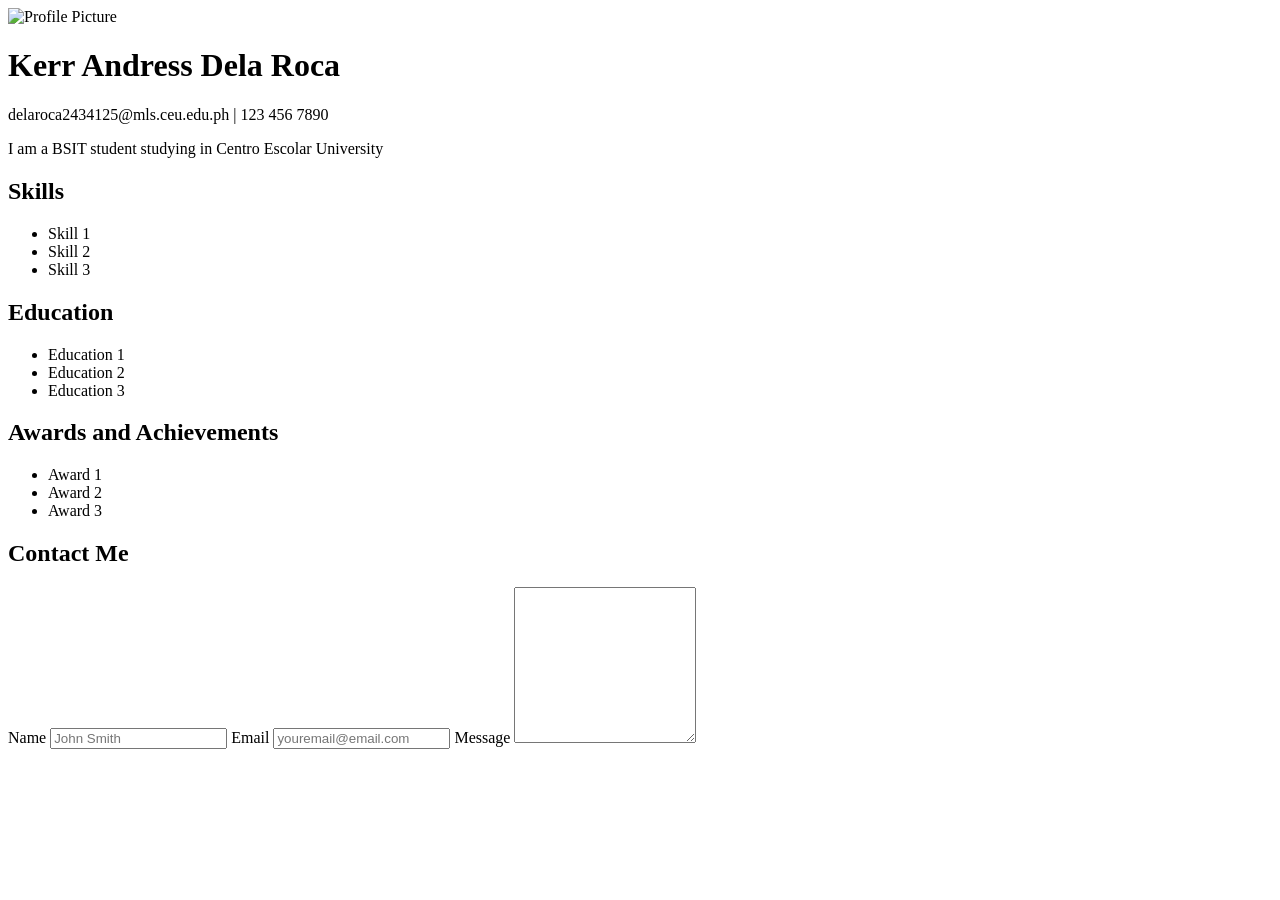
==== index.html @ 6343c598 "changed" ====
<!DOCTYPE html>
<html lang="en">
  <meta charset"UTF-8">
  <head>
    <title>PRIN135-Prelim Exam</title>
  </head>

  <body>
    <img src="" alt="Profile Picture" />
    <h1>Kerr Andress Dela Roca</h1>
    <p>delaroca2434125@mls.ceu.edu.ph | 123 456 7890</p>
    <p>I am a BSIT student studying in Centro Escolar University</p>

    <h2>Skills</h2>
    <ul>
      <li>Skill 1</li>
      <li>Skill 2</li>
      <li>Skill 3</li>
    </ul>

    <h2>Education</h2>
    <ul>
      <li>Education 1</li>
      <li>Education 2</li>
      <li>Education 3</li>
    </ul>

    <h2>Awards and Achievements</h2>
    <ul>
      <li>Award 1</li>
      <li>Award 2</li>
      <li>Award 3</li>
    </ul>

    <h2>Contact Me</h2>
    <label for="name">Name</label>
    <input type="text" id="name" placeholder="John Smith" required>
    <label for="mail">Email</label>
    <input type="email" id="mail" placeholder="youremail@email.com" required>
    <label for="message">Message</label>
    <textarea rows="10" cols="20" name="message" id="message"></textarea>
  </body>
</html>
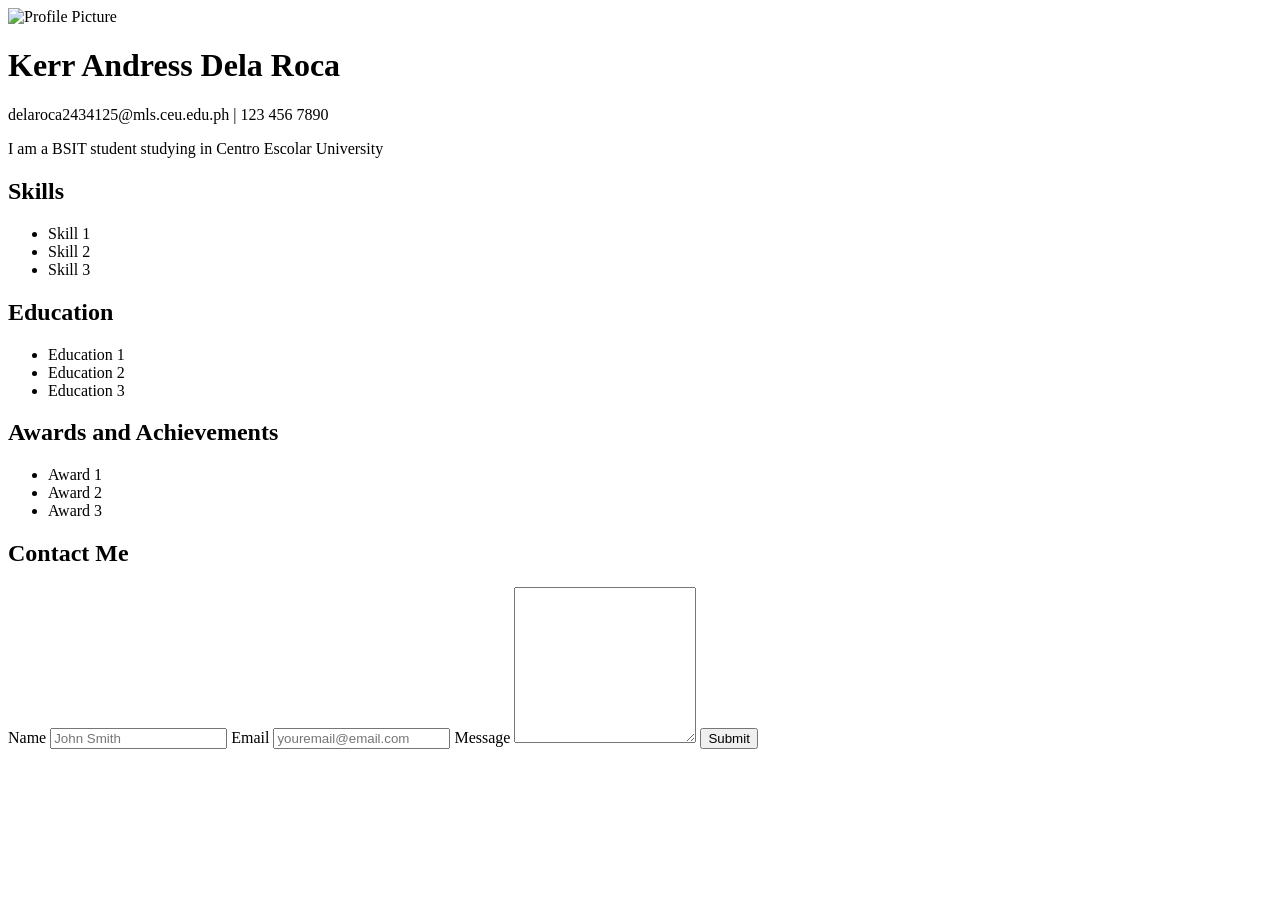
==== commit 4f50bcb4: "done" ====
--- a/index.html
+++ b/index.html
@@ -6,11 +6,16 @@
   </head>
 
   <body>
-    <img src="" alt="Profile Picture" />
+    <img src="https://static.vecteezy.com/system/resources/thumbnails/009/734/564/small/default-avatar-profile-icon-of-social-media-user-vector.jpg" 
+    height="150" 
+    width="150" 
+    alt="Profile Picture" 
+    />
+    
     <h1>Kerr Andress Dela Roca</h1>
     <p>delaroca2434125@mls.ceu.edu.ph | 123 456 7890</p>
     <p>I am a BSIT student studying in Centro Escolar University</p>
-
+    
     <h2>Skills</h2>
     <ul>
       <li>Skill 1</li>
@@ -39,5 +44,6 @@
     <input type="email" id="mail" placeholder="youremail@email.com" required>
     <label for="message">Message</label>
     <textarea rows="10" cols="20" name="message" id="message"></textarea>
+    <button type="submit">Submit</button>
   </body>
 </html>
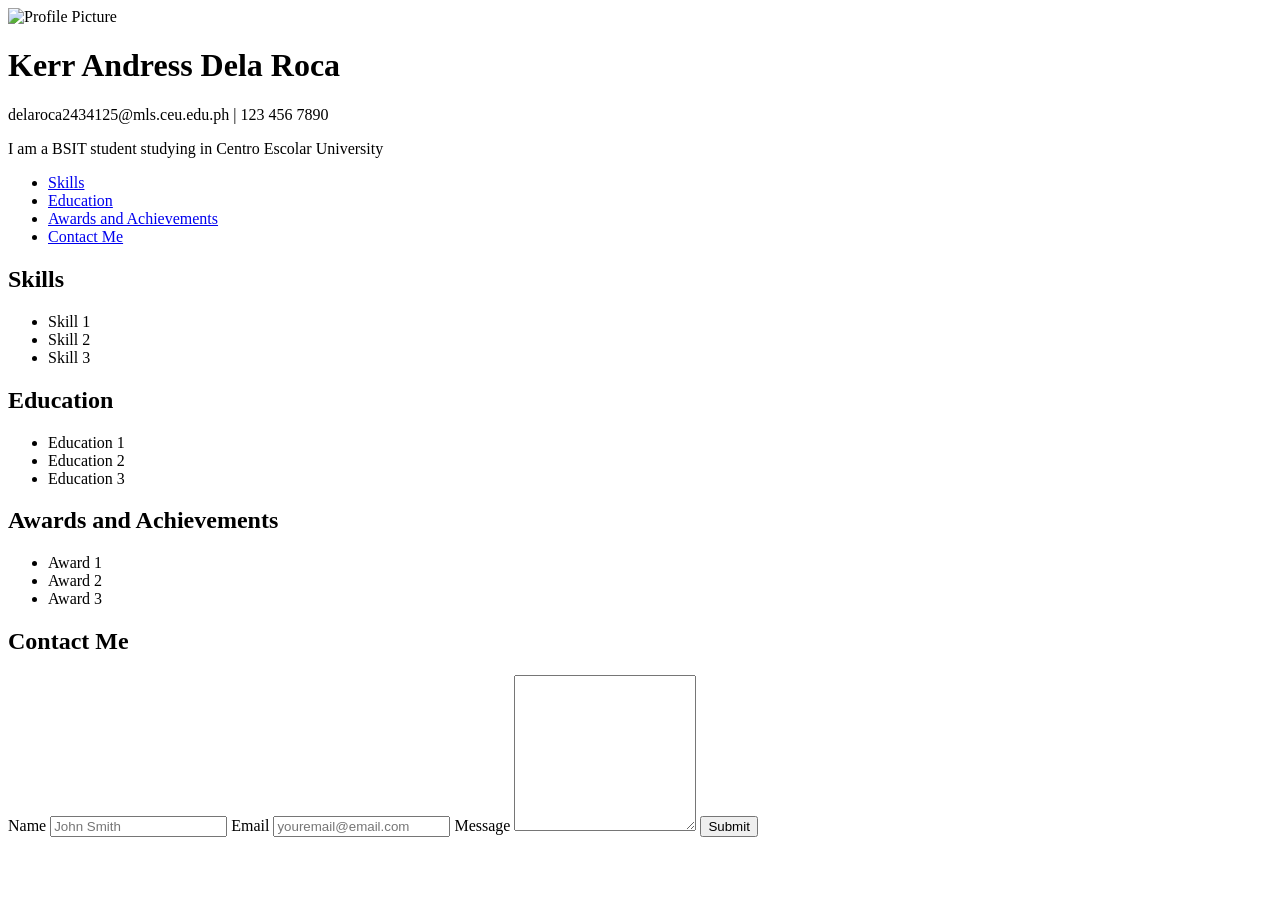
==== commit b847feee: "added nav" ====
--- a/index.html
+++ b/index.html
@@ -6,23 +6,30 @@
   </head>
 
   <body>
-    <img src="https://static.vecteezy.com/system/resources/thumbnails/009/734/564/small/default-avatar-profile-icon-of-social-media-user-vector.jpg" 
-    height="150" 
-    width="150" 
-    alt="Profile Picture" 
-    />
-    
+    <img src="https://static.vecteezy.com/system/resources/thumbnails/009/734/564/small/default-avatar-profile-icon-of-social-media-user-vector.jpg" height="150" width="150" alt="Profile Picture" />
     <h1>Kerr Andress Dela Roca</h1>
     <p>delaroca2434125@mls.ceu.edu.ph | 123 456 7890</p>
     <p>I am a BSIT student studying in Centro Escolar University</p>
     
+    <nav>
+        <ul>
+          <li><a href="#skills">Skills</a></li>
+          <li><a href="#education">Education</a></li>
+          <li><a href="#awards">Awards and Achievements</a></li>
+          <li><a href="#contact">Contact Me</a></li>
+        </ul>
+      </nav>
+
+    <section id="skills">  
     <h2>Skills</h2>
     <ul>
       <li>Skill 1</li>
       <li>Skill 2</li>
       <li>Skill 3</li>
     </ul>
+    </section>
 
+    <section id="education"> 
     <h2>Education</h2>
     <ul>
       <li>Education 1</li>
@@ -30,6 +37,7 @@
       <li>Education 3</li>
     </ul>
 
+    <section id="awards"> 
     <h2>Awards and Achievements</h2>
     <ul>
       <li>Award 1</li>
@@ -37,6 +45,7 @@
       <li>Award 3</li>
     </ul>
 
+    <section id="contact"> 
     <h2>Contact Me</h2>
     <label for="name">Name</label>
     <input type="text" id="name" placeholder="John Smith" required>
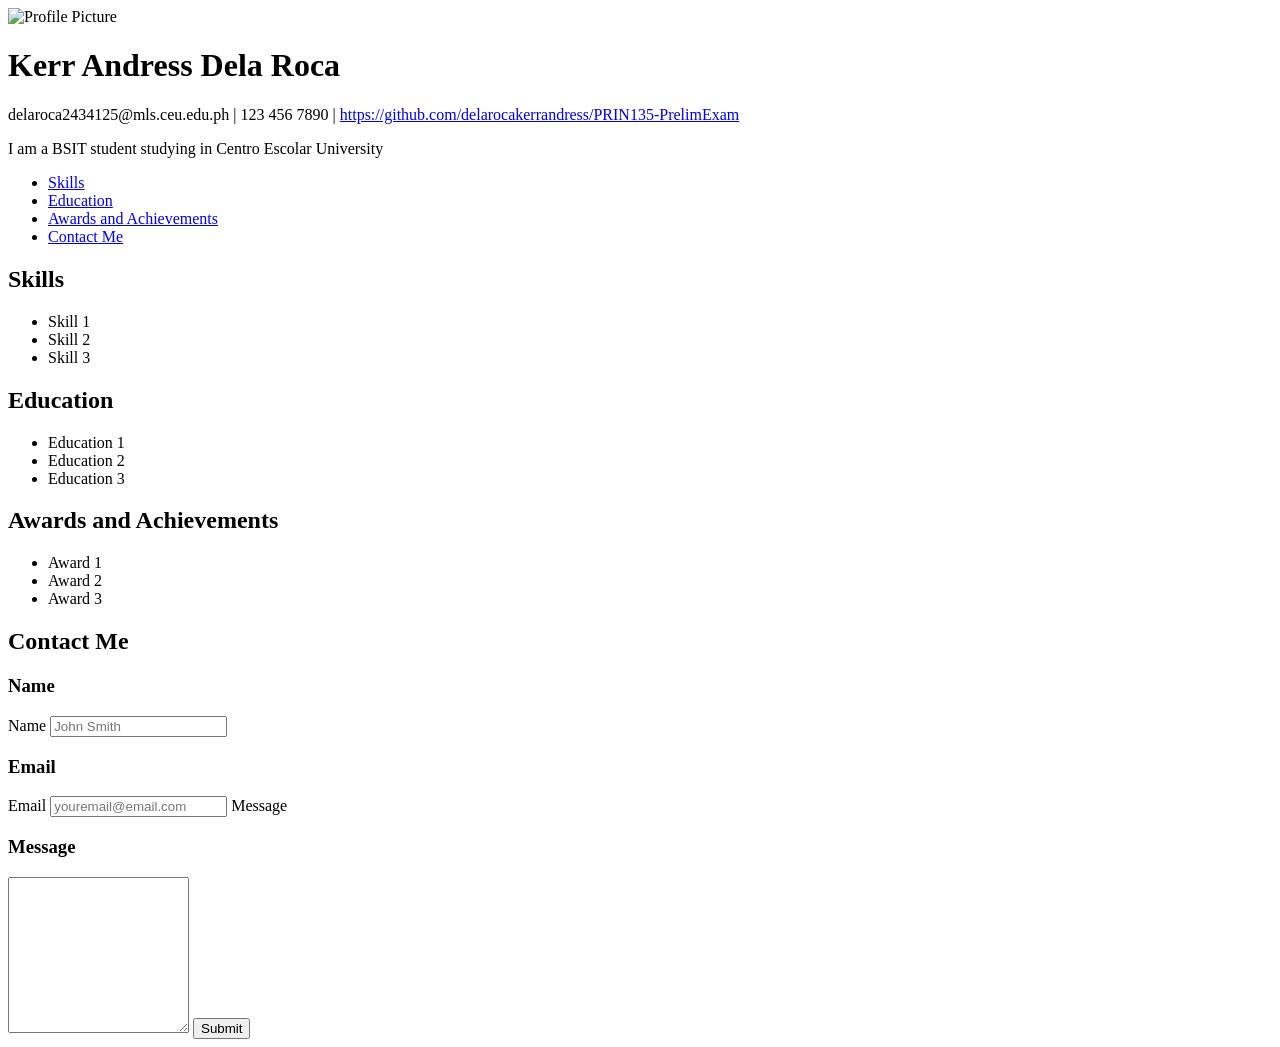
==== commit b3e9c195: "changed" ====
--- a/index.html
+++ b/index.html
@@ -8,7 +8,7 @@
   <body>
     <img src="https://static.vecteezy.com/system/resources/thumbnails/009/734/564/small/default-avatar-profile-icon-of-social-media-user-vector.jpg" height="150" width="150" alt="Profile Picture" />
     <h1>Kerr Andress Dela Roca</h1>
-    <p>delaroca2434125@mls.ceu.edu.ph | 123 456 7890</p>
+    <p>delaroca2434125@mls.ceu.edu.ph | 123 456 7890 | <a href="https://github.com/delarocakerrandress/PRIN135-PrelimExam" >https://github.com/delarocakerrandress/PRIN135-PrelimExam</a></p>
     <p>I am a BSIT student studying in Centro Escolar University</p>
     
     <nav>
@@ -47,11 +47,14 @@
 
     <section id="contact"> 
     <h2>Contact Me</h2>
+    <h3>Name</h3>
     <label for="name">Name</label>
     <input type="text" id="name" placeholder="John Smith" required>
+    <h3>Email</h3>
     <label for="mail">Email</label>
     <input type="email" id="mail" placeholder="youremail@email.com" required>
     <label for="message">Message</label>
+    <h3>Message</h3>
     <textarea rows="10" cols="20" name="message" id="message"></textarea>
     <button type="submit">Submit</button>
   </body>
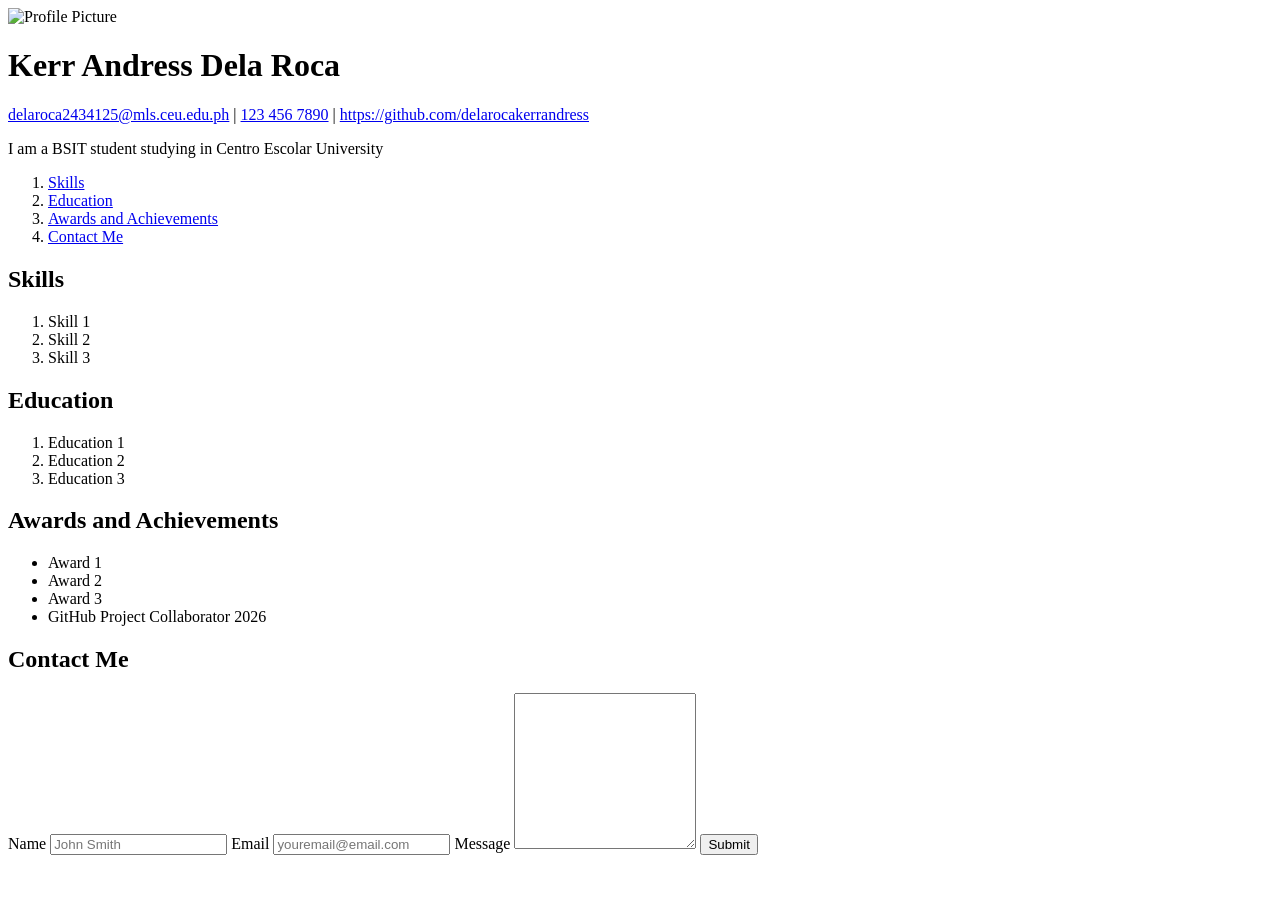
==== commit 8df0fe89: "Merge pull request #1 from CEUMAL-PRIN135/new-branch Added GitHub Project Collaborator Achievement." ====
--- a/index.html
+++ b/index.html
@@ -1,61 +1,70 @@
 <!DOCTYPE html>
 <html lang="en">
-  <meta charset"UTF-8">
-  <head>
-    <title>PRIN135-Prelim Exam</title>
-  </head>
+<meta charset"UTF-8">
 
-  <body>
-    <img src="https://static.vecteezy.com/system/resources/thumbnails/009/734/564/small/default-avatar-profile-icon-of-social-media-user-vector.jpg" height="150" width="150" alt="Profile Picture" />
-    <h1>Kerr Andress Dela Roca</h1>
-    <p>delaroca2434125@mls.ceu.edu.ph | 123 456 7890 | <a href="https://github.com/delarocakerrandress/PRIN135-PrelimExam" >https://github.com/delarocakerrandress/PRIN135-PrelimExam</a></p>
-    <p>I am a BSIT student studying in Centro Escolar University</p>
-    
-    <nav>
-        <ul>
-          <li><a href="#skills">Skills</a></li>
-          <li><a href="#education">Education</a></li>
-          <li><a href="#awards">Awards and Achievements</a></li>
-          <li><a href="#contact">Contact Me</a></li>
-        </ul>
-      </nav>
+<head>
+  <title>PRIN135-Prelim Exam</title>
+</head>
 
-    <section id="skills">  
+<body>
+  <img
+    src="https://static.vecteezy.com/system/resources/thumbnails/009/734/564/small/default-avatar-profile-icon-of-social-media-user-vector.jpg"
+    height="150" width="150" alt="Profile Picture" />
+  <h1>Kerr Andress Dela Roca</h1>
+  <p><a href="mailto:delaroca2434125@mls.ceu.edu.ph">delaroca2434125@mls.ceu.edu.ph</a> | <a
+      href="tel:+639171234567">123 456 7890</a> | <a
+      href="https://github.com/delarocakerrandress">https://github.com/delarocakerrandress</a></p>
+  <p>I am a BSIT student studying in Centro Escolar University</p>
+
+  <nav>
+    <ol>
+      <li><a href="#skills">Skills</a></li>
+      <li><a href="#education">Education</a></li>
+      <li><a href="#awards">Awards and Achievements</a></li>
+      <li><a href="#contact">Contact Me</a></li>
+    </ol>
+  </nav>
+
+  <section id="skills">
     <h2>Skills</h2>
-    <ul>
+    <ol>
       <li>Skill 1</li>
       <li>Skill 2</li>
       <li>Skill 3</li>
-    </ul>
-    </section>
+    </ol>
+  </section>
 
-    <section id="education"> 
+  <section id="education">
     <h2>Education</h2>
-    <ul>
+    <ol>
       <li>Education 1</li>
       <li>Education 2</li>
       <li>Education 3</li>
-    </ul>
+    </ol>
+  </section>
 
-    <section id="awards"> 
+  <section id="awards">
     <h2>Awards and Achievements</h2>
     <ul>
       <li>Award 1</li>
       <li>Award 2</li>
       <li>Award 3</li>
+      <li>GitHub Project Collaborator 2026</li>
     </ul>
+  </section>
 
-    <section id="contact"> 
-    <h2>Contact Me</h2>
-    <h3>Name</h3>
-    <label for="name">Name</label>
-    <input type="text" id="name" placeholder="John Smith" required>
-    <h3>Email</h3>
-    <label for="mail">Email</label>
-    <input type="email" id="mail" placeholder="youremail@email.com" required>
-    <label for="message">Message</label>
-    <h3>Message</h3>
-    <textarea rows="10" cols="20" name="message" id="message"></textarea>
-    <button type="submit">Submit</button>
-  </body>
+  <section id="contact">
+    <form method="POST" action="">
+      <h2>Contact Me</h2>
+      <label for="name">Name</label>
+      <input type="text" name="name" id="name" placeholder="John Smith" required max="25">
+      <label for="mail">Email</label>
+      <input type="email" name="email" id="mail" placeholder="youremail@email.com" required max="25">
+      <label for="message">Message</label>
+      <textarea rows="10" cols="20" name="message" id="message" required max="255"></textarea>
+      <button type="submit">Submit</button>
+    </form>
+  </section>
+</body>
+
 </html>
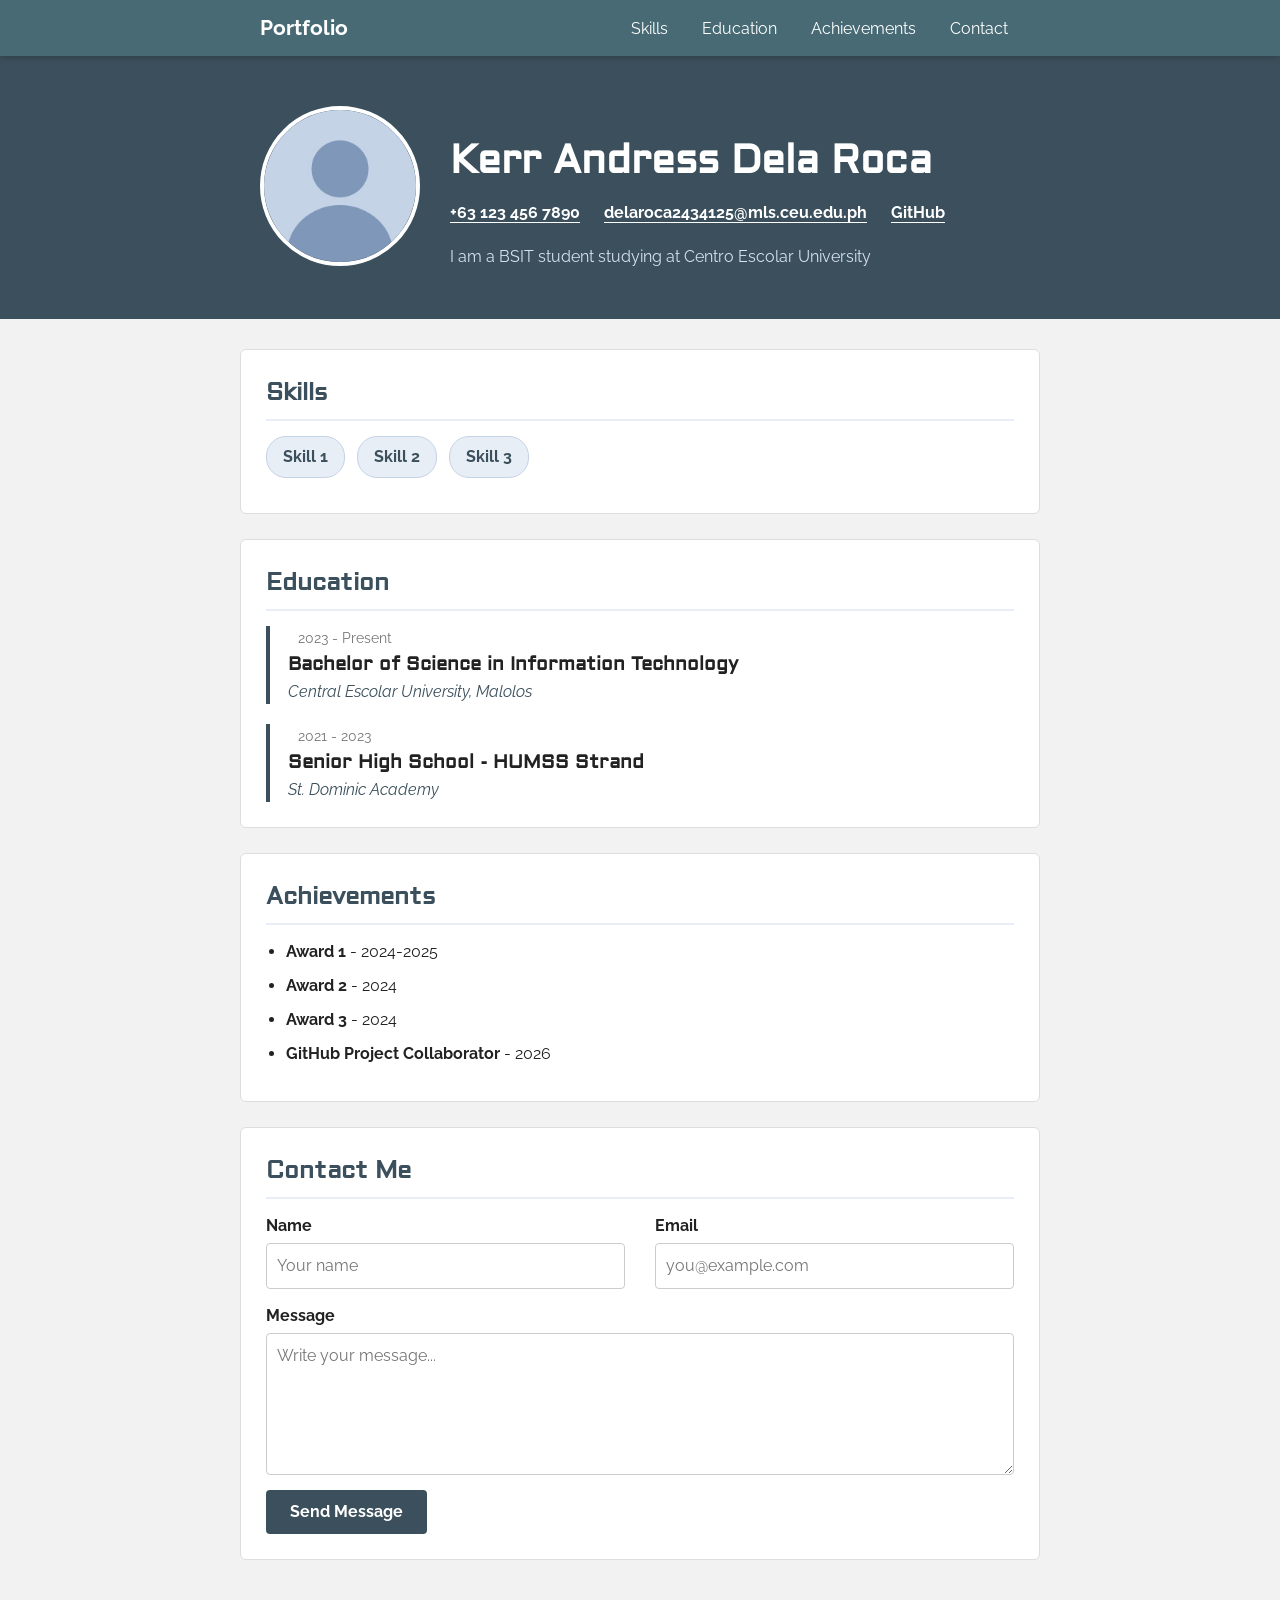
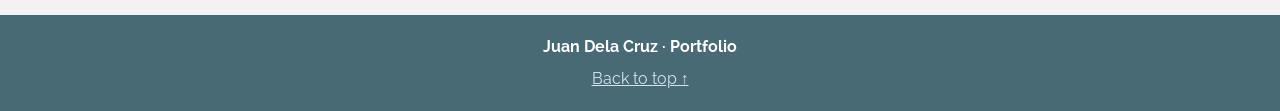
==== commit 9a994887: "midterm" ====
--- a/index.html
+++ b/index.html
@@ -1,70 +1,138 @@
 <!DOCTYPE html>
 <html lang="en">
-<meta charset"UTF-8">
 
 <head>
-  <title>PRIN135-Prelim Exam</title>
+    <meta charset="UTF-8">
+    <meta name="viewport" content="width=device-width, initial-scale=1.0">
+    <title>PRIN135 - Midterm Exam | Portfolio</title>
+    <link rel="preconnect" href="https://fonts.googleapis.com">
+    <link rel="preconnect" href="https://fonts.gstatic.com" crossorigin>
+    <link href="https://fonts.googleapis.com/css2?family=Aldrich&family=Raleway:ital,wght@0,100..900;1,100..900&display=swap" rel="stylesheet">
+    <link rel="stylesheet" href="style.css">
 </head>
 
-<body>
-  <img
-    src="https://static.vecteezy.com/system/resources/thumbnails/009/734/564/small/default-avatar-profile-icon-of-social-media-user-vector.jpg"
-    height="150" width="150" alt="Profile Picture" />
-  <h1>Kerr Andress Dela Roca</h1>
-  <p><a href="mailto:delaroca2434125@mls.ceu.edu.ph">delaroca2434125@mls.ceu.edu.ph</a> | <a
-      href="tel:+639171234567">123 456 7890</a> | <a
-      href="https://github.com/delarocakerrandress">https://github.com/delarocakerrandress</a></p>
-  <p>I am a BSIT student studying in Centro Escolar University</p>
+<body id="top">
 
-  <nav>
-    <ol>
-      <li><a href="#skills">Skills</a></li>
-      <li><a href="#education">Education</a></li>
-      <li><a href="#awards">Awards and Achievements</a></li>
-      <li><a href="#contact">Contact Me</a></li>
-    </ol>
-  </nav>
+    <!-- ---------- Navigation ---------- -->
+    <nav class="site-nav">
+        <div class="nav-inner">
+            <a href="#top" class="nav-brand">Portfolio</a>
+            <ul class="nav-links">
+                <li><a href="#skills">Skills</a></li>
+                <li><a href="#education">Education</a></li>
+                <li><a href="#achievements">Achievements</a></li>
+                <li><a href="#contact">Contact</a></li>
+            </ul>
+        </div>
+    </nav>
 
-  <section id="skills">
-    <h2>Skills</h2>
-    <ol>
-      <li>Skill 1</li>
-      <li>Skill 2</li>
-      <li>Skill 3</li>
-    </ol>
-  </section>
+    <!-- ---------- Header ---------- -->
+    <header class="site-header">
+        <div class="header-inner clearfix">
 
-  <section id="education">
-    <h2>Education</h2>
-    <ol>
-      <li>Education 1</li>
-      <li>Education 2</li>
-      <li>Education 3</li>
-    </ol>
-  </section>
+            <div class="photo-box">
+                <div class="photo-frame">
+                    <!-- Replace the image with your own profile picture -->
+                    <img class="photo" src="profile.jpg" alt="Profile picture of Juan Dela Cruz">
+                </div>
+            </div>
 
-  <section id="awards">
-    <h2>Awards and Achievements</h2>
-    <ul>
-      <li>Award 1</li>
-      <li>Award 2</li>
-      <li>Award 3</li>
-      <li>GitHub Project Collaborator 2026</li>
-    </ul>
-  </section>
+            <div class="header-text">
+                <h1 class="name">Kerr Andress Dela Roca</h1>
+                <ul class="header-links">
+                    <li><a href="tel:+639123456789">+63 123 456 7890</a></li>
+                    <li><a href="mailto:delaroca2434125@mls.ceu.edu.ph">delaroca2434125@mls.ceu.edu.ph</a></li>
+                    <li><a href="https://github.com/delarocakerrandress" target="_blank" rel="noopener noreferrer">GitHub</a>
+                    </li>
+                </ul>
+                <p class="profile">
+                   I am a BSIT student studying at Centro Escolar University
+                </p>
+            </div>
 
-  <section id="contact">
-    <form method="POST" action="">
-      <h2>Contact Me</h2>
-      <label for="name">Name</label>
-      <input type="text" name="name" id="name" placeholder="John Smith" required max="25">
-      <label for="mail">Email</label>
-      <input type="email" name="email" id="mail" placeholder="youremail@email.com" required max="25">
-      <label for="message">Message</label>
-      <textarea rows="10" cols="20" name="message" id="message" required max="255"></textarea>
-      <button type="submit">Submit</button>
-    </form>
-  </section>
+        </div>
+    </header>
+
+    <main class="wrapper">
+
+        <!-- ---------- Skills ---------- -->
+        <section id="skills" class="card">
+            <h2>Skills</h2>
+            <ul class="skill-list">
+                <li>Skill 1</li>
+                <li>Skill 2</li>
+                <li>Skill 3</li>
+
+            </ul>
+        </section>
+
+        <!-- ---------- Education ---------- -->
+        <section id="education" class="card">
+            <h2>Education</h2>
+
+            <div class="entry">
+                <span class="entry-year">2023 - Present</span>
+                <h3>Bachelor of Science in Information Technology</h3>
+                <p class="entry-school">Central Escolar University, Malolos</p>
+            </div>
+
+            <div class="entry">
+                <span class="entry-year">2021 - 2023</span>
+                <h3>Senior High School - HUMSS Strand</h3>
+                <p class="entry-school">St. Dominic Academy</p>
+            </div>
+        </section>
+
+        <!-- ---------- Achievements ---------- -->
+        <section id="achievements" class="card">
+            <h2>Achievements</h2>
+            <ul class="achievement-list">
+                <li>
+                    <strong>Award 1</strong> - 2024-2025
+                </li>
+                <li>
+                    <strong>Award 2</strong> - 2024
+                </li>
+                <li>
+                    <strong>Award 3</strong> - 2024
+                </li>
+                <li>
+                    <strong>GitHub Project Collaborator</strong> - 2026
+                </li>
+            </ul>
+        </section>
+
+        <!-- ---------- Contact me ---------- -->
+        <section id="contact" class="card">
+            <h2>Contact Me</h2>
+            <form class="contact-form" action="#" method="post">
+                <div class="form-row clearfix">
+                    <div class="field field-left">
+                        <label for="name">Name</label>
+                        <input type="text" id="name" name="name" placeholder="Your name" required>
+                    </div>
+
+                    <div class="field field-right">
+                        <label for="email">Email</label>
+                        <input type="email" id="email" name="email" placeholder="you@example.com" required>
+                    </div>
+                </div>
+
+                <label for="message">Message</label>
+                <textarea id="message" name="message" rows="5" placeholder="Write your message..." required></textarea>
+
+                <button type="submit">Send Message</button>
+            </form>
+        </section>
+
+    </main>
+
+    <!-- ---------- Footer ---------- -->
+    <footer class="site-footer">
+        <p class="footer-name">Juan Dela Cruz &middot; Portfolio</p>
+        <a href="#top" class="back-to-top">Back to top &uarr;</a>
+    </footer>
+
 </body>
 
 </html>
--- a/style.css
+++ b/style.css
@@ -0,0 +1,353 @@
+/* ---------- Reset & base ---------- */
+* {
+  box-sizing: border-box; 
+}
+
+html {
+  scroll-behavior: smooth;
+}
+
+body {
+  margin: 0;
+  /* Task #14 */
+  font-family: "Raleway", Helvetica, sans-serif;
+  line-height: 1.5;
+  background: #f2f2f2;
+  color: #222;
+}
+
+h1, h2, h3 {
+  font-family: "Aldrich", Helvetica, sans-serif;
+  margin-top: 0;
+}
+
+section {
+  scroll-margin-top: 70px;
+}
+
+/* ---------- Navigation ---------- */
+.site-nav {
+  /* Task #2 */
+  position: fixed;
+  width: 100%;
+  height: 56px;
+  z-index: 10;
+  background: #476a75;
+  box-shadow: 0 2px 6px rgba(0, 0, 0, 0.2);
+}
+
+.nav-inner {
+   /* Task #3 */
+  max-width: 800px;
+  margin-left: auto;
+  margin-right: auto;
+  padding: 0 20px;
+}
+
+.nav-brand {
+  float: left;
+  line-height: 56px;
+  color: #fff;
+  font-size: 1.3rem;
+  font-weight: bold;
+  text-decoration: none;
+  
+}
+
+.nav-links {
+  float: right;
+  list-style: none;
+  margin: 0;
+  padding: 0;
+}
+
+.nav-links li {
+  display: inline-block;   
+}
+
+.nav-links a {
+  display: inline-block;
+  margin: 11px 0 0 6px;
+  padding: 6px 12px;
+  border-radius: 4px;
+  color: #fff;
+  text-decoration: none;
+}
+
+.nav-links a:hover {
+   /* Task #4 */
+   color:rgb(192, 235, 235);
+}
+
+/* ---------- Header ---------- */
+.site-header {
+  background: #3b505c;
+  color: #fff;
+  padding: 106px 20px 50px; 
+}
+
+.header-inner {
+   /* Task #5 */
+  max-width: 760px;
+  margin-left: auto;
+  margin-right: auto;
+
+}
+
+.clearfix::after {
+  content: "";
+  display: block;
+  clear: both;
+}
+
+.photo-box {
+  float: left;
+  width: 160px;
+  margin-right: 30px;
+}
+
+.photo-frame {
+  width: 160px;
+  height: 160px;
+  border: 4px solid #fff;
+   /* Task #6 */
+  border-radius: 100px;
+  overflow: hidden;
+  background: #476a75;
+}
+
+.photo {
+  display: block;
+  width: 100%;
+  height: 100%;
+  object-fit: cover;
+}
+
+.header-text {
+  overflow: hidden;
+  padding-top: 25px;
+}
+
+.name {
+  margin: 0 0 10px;
+  font-size: 2.5rem;
+}
+
+.header-links {
+  list-style: none;
+  margin: 0 0 15px;
+  padding: 0;
+}
+
+.header-links li {
+  display: inline-block;
+  margin: 0 20px 5px 0;
+}
+
+.header-links a {
+  color: #fff;
+  font-weight: bold;
+  text-decoration: none;
+   /* Task #7 */
+   border-bottom: 1px solid #ffffff;
+  
+}
+
+.header-links a:hover {
+  color: #d6e2f0;
+}
+
+.profile {
+  margin: 0;
+  color: #d6e2f0;
+}
+
+/* ---------- Wrapper & cards ---------- */
+.wrapper {
+   /* Task #8 */
+  max-width: 800px;
+  margin-left: auto;
+  margin-right: auto;
+  padding-top: 30px;
+  padding-bottom: 30px;
+
+}
+
+.card {
+  background: #fff;
+  border: 1px solid #ddd;
+  border-radius: 6px;
+  padding: 25px;
+  margin-bottom: 25px;
+}
+
+.card h2 {
+  margin-bottom: 15px;
+  padding-bottom: 8px;
+  border-bottom: 2px solid #e8eef6;
+  color: #3b505c;
+}
+
+/* ---------- Skills ---------- */
+.skill-list {
+  list-style: none;
+  margin: 0;
+  padding: 0;
+}
+
+.skill-list li {
+   /* Task #9 */
+  display: inline-block;
+  margin: 0 8px 10px 0;
+  padding: 8px 16px;
+  background: #e8eef6;
+  border: 1px solid #c5d3e6;
+  border-radius: 20px;
+  color: #3b505c;
+  font-weight: bold;
+}
+
+/* ---------- Education ---------- */
+.entry {
+  position: relative;
+  margin-bottom: 20px;
+  padding-left: 18px;
+   /* Task #10 */
+  border-left: 4px solid #3b505c;
+}
+
+.entry:last-child {
+  margin-bottom: 0;
+}
+
+.entry h3 {
+  margin-bottom: 2px;
+}
+
+.entry p {
+  margin: 0;
+}
+
+.entry-year {
+   /* Task #11 */
+  margin-left: 10px;
+  color: #777;
+  font-size: 0.9rem;
+}
+
+.entry-school {
+  color: #3b505c;
+  font-style: italic;
+}
+
+/* ---------- Achievements ---------- */
+.achievement-list {
+  margin: 0;
+  padding-left: 20px;
+}
+
+.achievement-list li {
+   /* Task #12 */
+   padding-bottom: 10px;
+}
+
+/* ---------- Contact form ---------- */
+.form-row .field {
+  width: 48%;                
+}
+
+.field-left {
+  float: left;
+}
+
+.field-right {
+  float: right;
+}
+
+.contact-form label {
+  display: block;
+  margin-bottom: 5px;
+  font-weight: bold;
+}
+
+.contact-form input,
+.contact-form textarea {
+  display: block;
+  width: 100%;
+  margin-bottom: 15px;
+  padding: 10px;
+  border: 1px solid #ccc;
+  border-radius: 4px;
+  font: inherit;
+}
+
+.contact-form textarea {
+  resize: vertical;
+}
+
+.contact-form button {
+  padding: 10px 24px;
+  border: none;
+  border-radius: 4px;
+  background: #3b505c;
+  color: #fff;
+  font: inherit;
+  font-weight: bold;
+  cursor: pointer;
+}
+
+.contact-form button:hover {
+  background: #5c7381;
+}
+
+/* ---------- Footer ---------- */
+.site-footer {
+  background: #476a75;
+  color: #fff;
+  padding: 20px 30px;
+   /* Task #13 */
+  text-align: center;
+}
+
+.footer-name {
+  margin: 0 0 8px;
+  font-weight: bold;
+}
+
+.back-to-top {
+  color: #d6e2f0;
+}
+
+/* ---------- Small screens ---------- */
+@media (max-width: 600px) {
+  .nav-inner {
+    padding: 0 12px;
+  }
+
+  .nav-links a {
+    margin-left: 0;
+    padding: 6px 7px;
+    font-size: 0.85rem;
+  }
+
+  /* Stack the photo above the text */
+  .photo-box {
+    float: none;
+    margin: 0 auto 20px;
+  }
+
+  .header-text {
+    padding-top: 0;
+    text-align: center;
+  }
+
+  .header-links li {
+    margin: 0 10px 5px;        /* even spacing so the row stays centered */
+  }
+
+  .entry-year {
+    float: none;
+    display: block;
+    margin: 0;
+  }
+}
